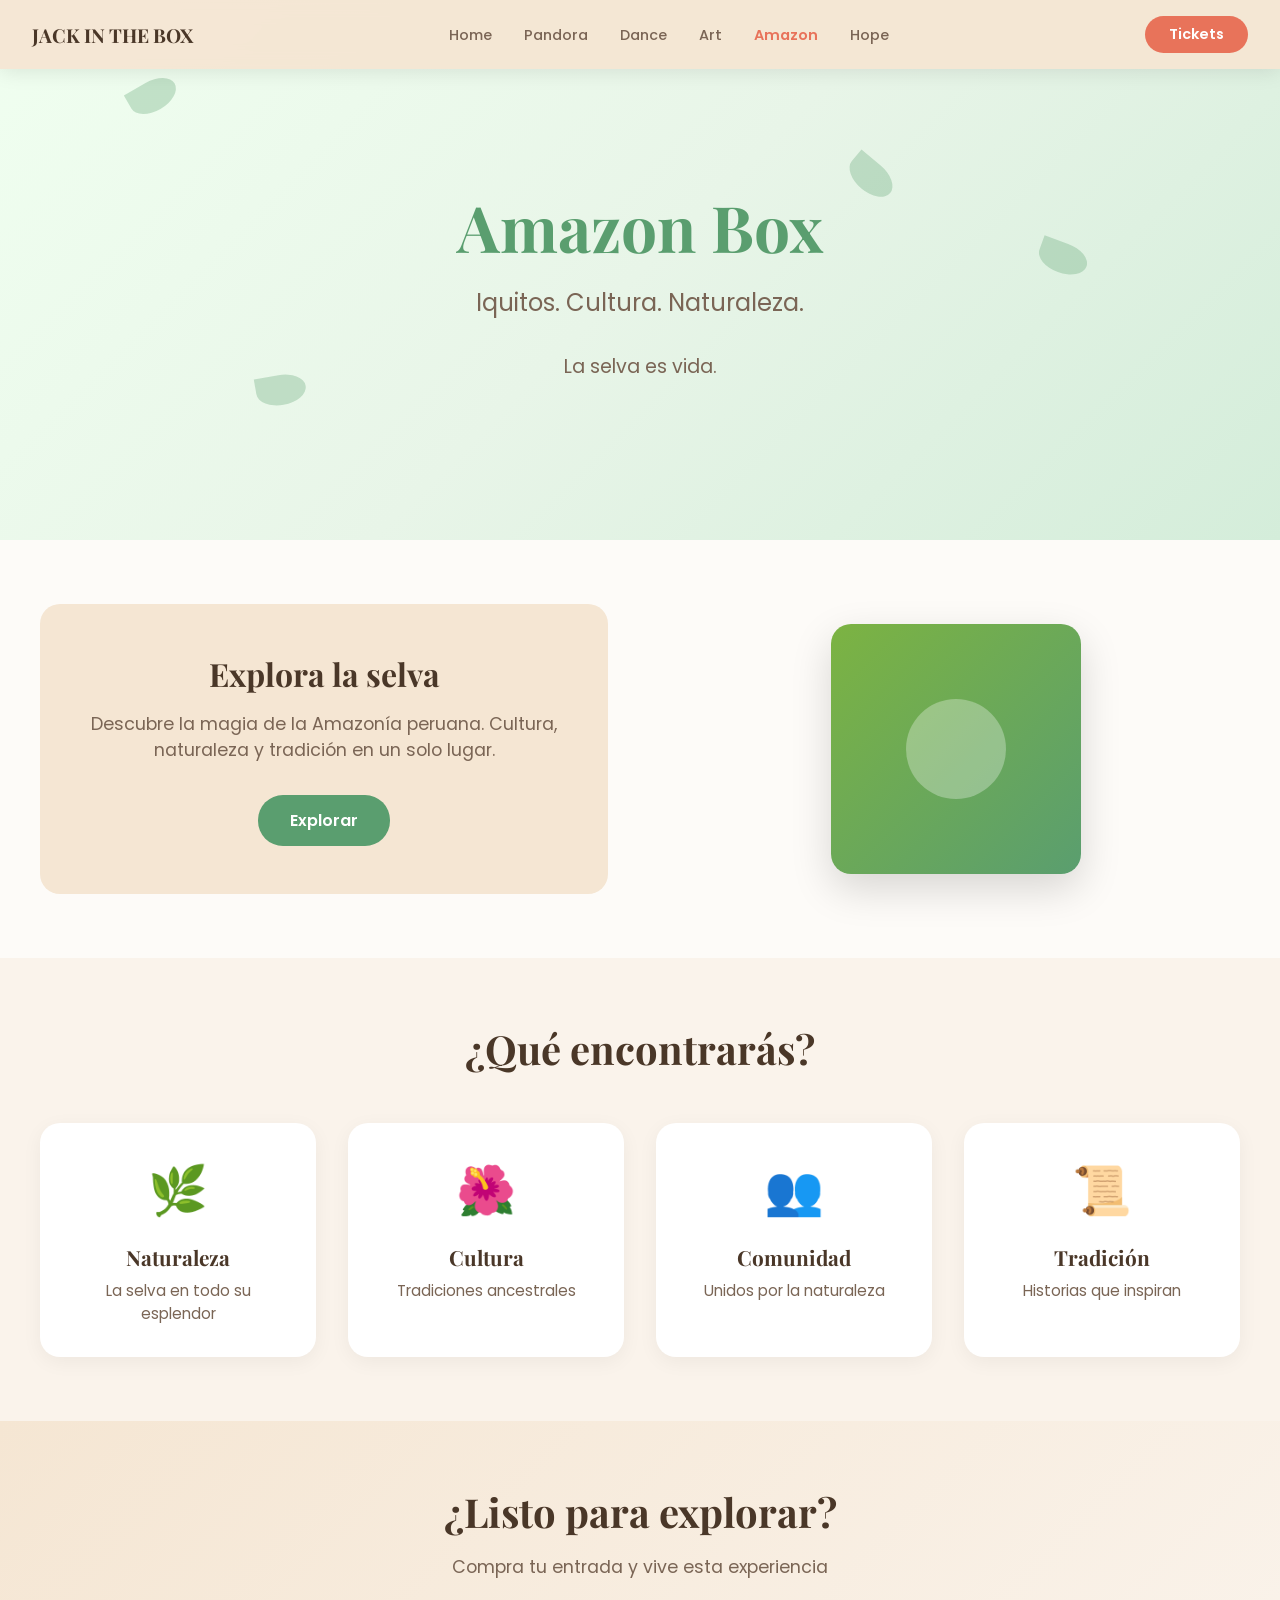
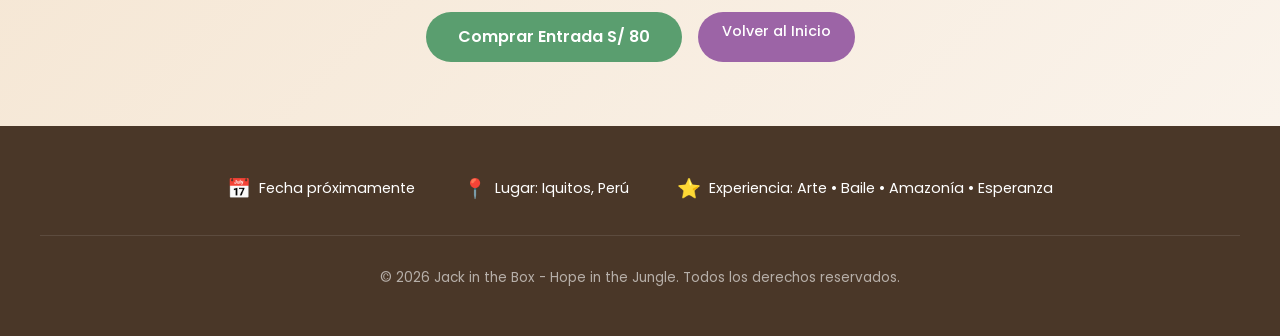
==== amazon.html @ a67cb144 "Initial commit - Hope Event website" ====
<!DOCTYPE html>
<html lang="es">
<head>
    <meta charset="UTF-8">
    <meta name="viewport" content="width=device-width, initial-scale=1.0">
    <title>Amazon Box - Jack in the Box</title>
    <link rel="stylesheet" href="css/style.css">
    <link rel="stylesheet" href="css/page-styles.css">
    <link href="https://fonts.googleapis.com/css2?family=Playfair+Display:wght@400;700;900&family=Poppins:wght@300;400;500;600;700&display=swap" rel="stylesheet">
</head>
<body>
    <nav class="navbar">
        <div class="nav-container">
            <a href="index.html" class="nav-logo">JACK IN THE BOX</a>
            <ul class="nav-menu">
                <li><a href="index.html">Home</a></li>
                <li><a href="pandora.html">Pandora</a></li>
                <li><a href="dance.html">Dance</a></li>
                <li><a href="art.html">Art</a></li>
                <li><a href="amazon.html" class="active">Amazon</a></li>
                <li><a href="hope.html">Hope</a></li>
            </ul>
            <a href="merch.html" class="nav-btn">Tickets</a>
            <div class="hamburger">
                <span></span>
                <span></span>
                <span></span>
            </div>
        </div>
    </nav>

    <section class="page-hero amazon-hero">
        <div class="page-hero-content">
            <h1 class="page-title">Amazon Box</h1>
            <p class="page-subtitle">Iquitos. Cultura. Naturaleza.</p>
            <p class="page-text">La selva es vida.</p>
        </div>
        <div class="page-decoration">
            <div class="leaf-element leaf-1"></div>
            <div class="leaf-element leaf-2"></div>
            <div class="leaf-element leaf-3"></div>
            <div class="leaf-element leaf-4"></div>
        </div>
    </section>

    <section class="page-content">
        <div class="content-container">
            <div class="content-left">
                <div class="content-card">
                    <h3>Explora la selva</h3>
                    <p>Descubre la magia de la Amazonía peruana. Cultura, naturaleza y tradición en un solo lugar.</p>
                    <a href="#" class="btn-primary">Explorar</a>
                </div>
            </div>
            <div class="content-right">
                <div class="illustration-box illustration-amazon">
                    <div class="box-inner"></div>
                </div>
            </div>
        </div>
    </section>

    <section class="page-features">
        <div class="features-container">
            <h2>¿Qué encontrarás?</h2>
            <div class="features-grid">
                <div class="feature-card">
                    <div class="feature-icon">🌿</div>
                    <h4>Naturaleza</h4>
                    <p>La selva en todo su esplendor</p>
                </div>
                <div class="feature-card">
                    <div class="feature-icon">🌺</div>
                    <h4>Cultura</h4>
                    <p>Tradiciones ancestrales</p>
                </div>
                <div class="feature-card">
                    <div class="feature-icon">👥</div>
                    <h4>Comunidad</h4>
                    <p>Unidos por la naturaleza</p>
                </div>
                <div class="feature-card">
                    <div class="feature-icon">📜</div>
                    <h4>Tradición</h4>
                    <p>Historias que inspiran</p>
                </div>
            </div>
        </div>
    </section>

    <section class="page-cta">
        <div class="cta-container">
            <h2>¿Listo para explorar?</h2>
            <p>Compra tu entrada y vive esta experiencia</p>
            <div class="cta-buttons">
                <a href="merch.html" class="btn-primary">Comprar Entrada S/ 80</a>
                <a href="index.html" class="btn-secondary">Volver al Inicio</a>
            </div>
        </div>
    </section>

    <footer class="footer">
        <div class="footer-content">
            <div class="footer-info">
                <div class="footer-item">
                    <span class="footer-icon">📅</span>
                    <span>Fecha próximamente</span>
                </div>
                <div class="footer-item">
                    <span class="footer-icon">📍</span>
                    <span>Lugar: Iquitos, Perú</span>
                </div>
                <div class="footer-item">
                    <span class="footer-icon">⭐</span>
                    <span>Experiencia: Arte • Baile • Amazonía • Esperanza</span>
                </div>
            </div>
            <div class="footer-bottom">
                <p>© 2026 Jack in the Box - Hope in the Jungle. Todos los derechos reservados.</p>
            </div>
        </div>
    </footer>

    <script src="js/script.js"></script>
</body>
</html>
---- css/style.css ----
:root {
    --color-bg: #f5e6d3;
    --color-bg-light: #faf3eb;
    --color-primary: #e8735a;
    --color-primary-dark: #d45a42;
    --color-secondary: #7cb342;
    --color-accent: #ff6b9d;
    --color-purple: #9c64a6;
    --color-blue: #4a90d9;
    --color-yellow: #f4c542;
    --color-green: #5a9e6f;
    --color-text: #4a3728;
    --color-text-light: #7a6555;
    --font-title: 'Playfair Display', serif;
    --font-body: 'Poppins', sans-serif;
}

* {
    margin: 0;
    padding: 0;
    box-sizing: border-box;
}

html {
    scroll-behavior: smooth;
}

body {
    font-family: var(--font-body);
    background-color: var(--color-bg);
    color: var(--color-text);
    overflow-x: hidden;
}

/* Navbar */
.navbar {
    position: fixed;
    top: 0;
    left: 0;
    right: 0;
    z-index: 1000;
    background: rgba(245, 230, 211, 0.95);
    backdrop-filter: blur(10px);
    padding: 1rem 2rem;
    box-shadow: 0 2px 20px rgba(0, 0, 0, 0.1);
}

.nav-container {
    max-width: 1400px;
    margin: 0 auto;
    display: flex;
    align-items: center;
    justify-content: space-between;
    position: relative;
}

.nav-logo {
    font-family: var(--font-title);
    font-size: 1.2rem;
    font-weight: 700;
    color: var(--color-text);
    text-decoration: none;
}

.nav-menu {
    display: flex;
    list-style: none;
    gap: 2rem;
}

.nav-menu a {
    text-decoration: none;
    color: var(--color-text-light);
    font-size: 0.9rem;
    font-weight: 500;
    transition: color 0.3s;
}

.nav-menu a:hover {
    color: var(--color-primary);
}

.nav-btn {
    background: var(--color-primary);
    color: white;
    padding: 0.5rem 1.5rem;
    border-radius: 25px;
    text-decoration: none;
    font-weight: 600;
    font-size: 0.9rem;
    transition: all 0.3s;
}

.nav-btn:hover {
    background: var(--color-primary-dark);
    transform: translateY(-2px);
}

.hamburger {
    display: none;
    flex-direction: column;
    gap: 5px;
    cursor: pointer;
}

.hamburger span {
    width: 25px;
    height: 3px;
    background: var(--color-text);
    border-radius: 3px;
    transition: 0.3s;
}

.hamburger.active span:nth-child(1) {
    transform: rotate(45deg) translate(5px, 5px);
}

.hamburger.active span:nth-child(2) {
    opacity: 0;
}

.hamburger.active span:nth-child(3) {
    transform: rotate(-45deg) translate(7px, -6px);
}

.nav-menu.active {
    display: flex;
    flex-direction: column;
    position: absolute;
    top: 100%;
    left: 0;
    right: 0;
    background: rgba(245, 230, 211, 0.98);
    backdrop-filter: blur(10px);
    padding: 1rem 2rem;
    gap: 1rem;
    box-shadow: 0 5px 20px rgba(0, 0, 0, 0.1);
}

/* Hero Section */
.hero {
    min-height: 100vh;
    padding: 100px 2rem 2rem;
    position: relative;
    overflow: hidden;
    background: url('../img/fondojhope.png') center/cover no-repeat;
}




.hero::before {
    content: '';
    position: absolute;
    top: 0;
    left: 0;
    right: 0;
    bottom: 0;
    background: rgba(0, 0, 0, 0.25);
    z-index: 0;
}

.hero > * {
    position: relative;
    z-index: 1;
}

.hero-content {
    max-width: 1400px;
    margin: 0 auto;
    display: grid;
    grid-template-columns: 1fr auto 1fr;
    gap: 2rem;
    align-items: center;
    position: relative;
    z-index: 1;
    min-height: calc(100vh - 120px);
}

.hero-left {
    padding: 2rem;
    text-align: left;
}

.hero-crown {
    font-size: 2.5rem;
    margin-bottom: 1rem;
    filter: drop-shadow(0 0 10px rgba(255, 200, 0, 0.8));
}

.hero-tags {
    display: flex;
    flex-wrap: wrap;
    gap: 0.5rem;
    margin-bottom: 2rem;
}

.tag {
    background: rgba(0, 0, 0, 0.6);
    color: #ff8c69;
    padding: 0.4rem 1rem;
    border-radius: 20px;
    font-size: 0.85rem;
    font-weight: 500;
    backdrop-filter: blur(5px);
}

.hero-title {
    font-family: var(--font-title);
    font-size: 4.5rem;
    line-height: 1;
    margin-bottom: 1.5rem;
    color: #3d2b1f;
    text-shadow: 2px 2px 4px rgba(0, 0, 0, 0.3);
}

.title-line {
    display: block;
}

.highlight {
    color: #e8735a;
}

.hero-subtitle {
    font-size: 1.3rem;
    color: white;
    font-weight: 600;
    margin-bottom: 1.5rem;
    background: linear-gradient(90deg, #5a9e6f, #7cb342);
    padding: 0.6rem 1.8rem;
    border-radius: 30px;
    display: inline-block;
    box-shadow: 0 4px 15px rgba(0, 0, 0, 0.2);
}

.hero-location {
    display: flex;
    align-items: center;
    gap: 0.5rem;
    color: #ff8c69;
    font-size: 0.9rem;
}

.location-icon {
    width: 20px;
    height: 20px;
    color: #ff8c69;
}

/* Hero Center - Magic Box */
.hero-center {
    display: flex;
    align-items: center;
    justify-content: center;
}

.hero-box-container {
    position: relative;
    width: 400px;
    height: 400px;
    display: flex;
    align-items: center;
    justify-content: center;
}

.magic-box-img {
    width: 100%;
    height: 100%;
    object-fit: contain;
    animation: floatBox 4s ease-in-out infinite;
    filter: drop-shadow(0 0 40px rgba(255, 200, 100, 0.9)) drop-shadow(0 0 80px rgba(255, 150, 50, 0.5));
}

@keyframes floatBox {
    0%, 100% { transform: translateY(0); }
    50% { transform: translateY(-20px); }
}

.sparkles {
    position: absolute;
    top: 0;
    left: 0;
    right: 0;
    bottom: 0;
    pointer-events: none;
}

.sparkle {
    position: absolute;
    color: #ffd700;
    font-size: 1.2rem;
    animation: sparkle 2s ease-in-out infinite;
    text-shadow: 0 0 10px #ffd700, 0 0 20px #ffaa00;
}

.sparkle:nth-child(1) { top: 20%; left: 15%; animation-delay: 0s; }
.sparkle:nth-child(2) { top: 30%; right: 20%; animation-delay: 0.3s; }
.sparkle:nth-child(3) { top: 50%; left: 10%; animation-delay: 0.6s; }
.sparkle:nth-child(4) { top: 40%; right: 15%; animation-delay: 0.9s; }
.sparkle:nth-child(5) { bottom: 30%; left: 25%; animation-delay: 1.2s; }
.sparkle:nth-child(6) { bottom: 25%; right: 25%; animation-delay: 1.5s; }

@keyframes sparkle {
    0%, 100% { opacity: 0.3; transform: scale(0.8); }
    50% { opacity: 1; transform: scale(1.2); }
}

/* Hero Right */
.hero-right {
    display: flex;
    flex-direction: column;
    align-items: center;
    gap: 1.5rem;
}

.hero-icon-box {
    width: 100px;
    height: 100px;
    background: rgba(139, 109, 71, 0.8);
    border-radius: 15px;
    display: flex;
    align-items: center;
    justify-content: center;
    backdrop-filter: blur(10px);
}

.icon-circle {
    width: 50px;
    height: 50px;
    background: linear-gradient(135deg, #ff6b9d, #e8735a);
    border-radius: 50%;
    display: flex;
    align-items: center;
    justify-content: center;
    box-shadow: 0 0 20px rgba(255, 107, 157, 0.5);
}

.icon-circle::after {
    content: '';
    color: white;
    font-size: 1.5rem;
}

/* Hero Card */
.hero-card {
    background: white;
    border-radius: 20px;
    padding: 2rem;
    box-shadow: 0 10px 40px rgba(0, 0, 0, 0.2);
    max-width: 280px;
    text-align: center;
}

.card-header {
    margin-bottom: 1.5rem;
}

.card-badge {
    background: #e8735a;
    color: white;
    padding: 0.3rem 1rem;
    border-radius: 15px;
    font-size: 0.75rem;
    font-weight: 600;
    display: inline-block;
    margin-bottom: 0.5rem;
}

.card-header h3 {
    font-family: var(--font-title);
    font-size: 1.2rem;
    margin-bottom: 0.3rem;
    color: #3d2b1f;
}

.card-header p {
    color: #7a6555;
    font-size: 0.85rem;
}

.card-body {
    display: flex;
    flex-direction: column;
    gap: 1rem;
}

.card-label {
    font-size: 0.75rem;
    color: #7a6555;
    text-transform: uppercase;
    letter-spacing: 1px;
    font-weight: 600;
}

.price {
    display: flex;
    align-items: baseline;
    justify-content: center;
    gap: 0.2rem;
}

.currency {
    font-size: 1.5rem;
    color: #e8735a;
    font-weight: 600;
}

.amount {
    font-size: 3rem;
    font-weight: 700;
    color: #e8735a;
    font-family: var(--font-title);
}

.btn-primary {
    background: #5a9e6f;
    color: white;
    padding: 0.8rem 2rem;
    border-radius: 25px;
    text-decoration: none;
    font-weight: 600;
    text-align: center;
    transition: all 0.3s;
    display: inline-block;
    border: none;
    cursor: pointer;
}

.btn-primary:hover {
    background: #4a8e5f;
    transform: translateY(-2px);
    box-shadow: 0 5px 20px rgba(90, 158, 111, 0.4);
}

.btn-secondary {
    background: #9c64a6;
    color: white;
    padding: 0.6rem 1.5rem;
    border-radius: 25px;
    text-decoration: none;
    font-weight: 500;
    text-align: center;
    transition: all 0.3s;
    display: inline-block;
    font-size: 0.9rem;
}

.btn-secondary:hover {
    background: #8b5496;
    transform: translateY(-2px);
}

.merch-icons {
    display: flex;
    justify-content: center;
    gap: 1rem;
}

.merch-item {
    width: 40px;
    height: 40px;
    background: var(--color-bg);
    border-radius: 10px;
    display: flex;
    align-items: center;
    justify-content: center;
    font-size: 1.2rem;
}

/* Decorative Elements */
.decorative-elements {
    position: absolute;
    top: 0;
    left: 0;
    right: 0;
    bottom: 0;
    pointer-events: none;
}

.palm, .leaf {
    display: none;
}

.star {
    position: absolute;
    color: var(--color-yellow);
    font-size: 1.5rem;
    opacity: 0.5;
    animation: twinkle 2s ease-in-out infinite;
}

.star-1 { top: 15%; left: 20%; animation-delay: 0s; }
.star-2 { top: 30%; right: 25%; animation-delay: 0.5s; }
.star-3 { bottom: 20%; right: 15%; animation-delay: 1s; }

@keyframes twinkle {
    0%, 100% { opacity: 0.3; transform: scale(1); }
    50% { opacity: 0.8; transform: scale(1.2); }
}

/* Boxes Map Section */
.boxes-map-section {
    padding: 4rem 2rem;
    background: linear-gradient(180deg, #f5e6d3 0%, #faf3eb 100%);
    position: relative;
    overflow: hidden;
}

.boxes-map-container{
    width: 100%;
    max-width: 100%;
    margin: 0;
    padding: 0;
}

.map-header {
    text-align: center;
    margin-bottom: 3rem;
}

.map-title {
    font-family: var(--font-title);
    font-size: 2.5rem;
    color: var(--color-text);
    margin-bottom: 0.5rem;
    letter-spacing: 2px;
}

.map-subtitle {
    color: var(--color-text-light);
    font-size: 0.9rem;
    letter-spacing: 1px;
}

.map-scene{
    width: 100%;
    height: 100vh;

    background-image: url("../img/fondojhope.png");
    background-size: cover;
    background-position: center;
    background-repeat: no-repeat;

    position: relative;
    overflow: hidden;
}
/* River path */
.map-river {
    position: absolute;
    top: 50%;
    left: 50%;
    transform: translate(-50%, -50%);
    width: 80%;
    height: 200px;
    background: linear-gradient(90deg, 
        transparent 0%, 
        #ffb6c1 20%, 
        #ff9eb5 40%, 
        #ff9eb5 60%, 
        #ffb6c1 80%, 
        transparent 100%);
    border-radius: 100px;
    opacity: 0.6;
}

.map-river::before {
    content: '';
    position: absolute;
    top: 50%;
    left: 50%;
    transform: translate(-50%, -50%);
    width: 60%;
    height: 150px;
    background: linear-gradient(90deg, 
        transparent 0%, 
        #ffc0cb 20%, 
        #ffb0c0 40%, 
        #ffb0c0 60%, 
        #ffc0cb 80%, 
        transparent 100%);
    border-radius: 80px;
}

/* Center cabin */
.map-cabin {
    position: absolute;
    top: 50%;
    left: 50%;
    transform: translate(-50%, -50%);
    z-index: 10;
}

.cabin-roof {
    width: 80px;
    height: 40px;
    background: linear-gradient(135deg, #8b6f47, #6b5235);
    clip-path: polygon(50% 0%, 0% 100%, 100% 100%);
    margin: 0 auto;
}

.cabin-body {
    width: 60px;
    height: 50px;
    background: linear-gradient(145deg, #a08060, #806040);
    margin: 0 auto;
    border-radius: 0 0 5px 5px;
}

/* Map boxes */
.map-box {
    position: absolute;
    width: 120px;
    padding: 1rem;
    text-align: center;
    text-decoration: none;
    border-radius: 10px;
    transition: all 0.3s;
    cursor: pointer;
    z-index: 5;
}

.map-box:hover {
    transform: scale(1.1);
    z-index: 15;
}

.box-label {
    font-family: var(--font-title);
    font-size: 0.85rem;
    font-weight: 700;
    color: var(--color-text);
    line-height: 1.2;
}

.box-desc {
    font-size: 0.7rem;
    color: var(--color-text-light);
    margin-top: 0.3rem;
    line-height: 1.3;
}

/* Box positions and colors */
.pandora-box {
    top: 15%;
    left: 10%;
    background: linear-gradient(135deg, #ffe4e8, #ffd0d8);
    border: 2px solid #ff9eb5;
}

.dance-box {
    top: 15%;
    right: 10%;
    background: linear-gradient(135deg, #e4f0ff, #d0e4ff);
    border: 2px solid #9ec5ff;
}

.amazon-box {
    bottom: 30%;
    left: 8%;
    background: linear-gradient(135deg, #e8f5e8, #d4edda);
    border: 2px solid #9ec59e;
}

.art-box {
    bottom: 30%;
    right: 12%;
    background: linear-gradient(135deg, #f0e4ff, #e4d0ff);
    border: 2px solid #c59eff;
}

.hope-box {
    bottom: 10%;
    left: 50%;
    transform: translateX(-50%);
    background: linear-gradient(135deg, #fff8e4, #ffe8c0);
    border: 2px solid #ffc870;
}

.hope-box:hover {
    transform: translateX(-50%) scale(1.1);
}

/* Decorative leaves */
.map-leaf {
    position: absolute;
    width: 80px;
    height: 60px;
    opacity: 0.6;
    z-index: 2;
}

.leaf-tl {
    top: -20px;
    left: -20px;
    background: linear-gradient(135deg, #9c64a6, #7cb342);
    border-radius: 0 50% 50% 50%;
    transform: rotate(-45deg);
}

.leaf-tr {
    top: -20px;
    right: -20px;
    background: linear-gradient(135deg, #e8735a, #f4c542);
    border-radius: 50% 0 50% 50%;
    transform: rotate(45deg);
}

.leaf-bl {
    bottom: -20px;
    left: -20px;
    background: linear-gradient(135deg, #4a90d9, #7cb342);
    border-radius: 50% 50% 50% 0;
    transform: rotate(135deg);
}

.leaf-br {
    bottom: -20px;
    right: -20px;
    background: linear-gradient(135deg, #ff6b9d, #9c64a6);
    border-radius: 50% 50% 0 50%;
    transform: rotate(-135deg);
}

/* Palms */
.map-palm {
    position: absolute;
    width: 30px;
    height: 50px;
    background: linear-gradient(135deg, #7cb342, #5a9e6f);
    border-radius: 50% 50% 50% 50% / 60% 60% 40% 40%;
    opacity: 0.4;
    z-index: 1;
}

.palm-1 { top: 25%; left: 25%; transform: rotate(-20deg); }
.palm-2 { top: 30%; right: 20%; transform: rotate(15deg); }
.palm-3 { bottom: 25%; left: 30%; transform: rotate(-10deg); }
.palm-4 { bottom: 20%; right: 25%; transform: rotate(25deg); }

/* Boat */
.map-boat {
    position: absolute;
    bottom: 15%;
    left: 20%;
    width: 40px;
    height: 15px;
    background: #8b6f47;
    border-radius: 0 0 20px 20px;
    z-index: 3;
}

.map-boat::before {
    content: '';
    position: absolute;
    top: -20px;
    left: 50%;
    transform: translateX(-50%);
    width: 2px;
    height: 20px;
    background: #6b5235;
}

/* Location tag */
.map-location {
    margin-top: 1.5rem;
    display: flex;
    align-items: center;
    justify-content: flex-start;
    gap: 0.5rem;
    color: var(--color-text-light);
    font-size: 0.9rem;
    font-weight: 500;
}

.heart {
    color: var(--color-primary);
    font-size: 1.2rem;
}

/* Box Detail Sections */
.box-detail-section {
    padding: 6rem 2rem;
    min-height: 80vh;
}

.box-detail-content {
    max-width: 1200px;
    margin: 0 auto;
    display: grid;
    grid-template-columns: 1fr 1fr;
    gap: 4rem;
    align-items: center;
}

.box-detail-title {
    font-family: var(--font-title);
    font-size: 3rem;
    margin-bottom: 0.5rem;
}

.box-detail-subtitle {
    font-size: 1.3rem;
    color: var(--color-text-light);
    margin-bottom: 2rem;
}

.box-detail-tags {
    display: flex;
    flex-wrap: wrap;
    gap: 0.5rem;
    margin-bottom: 1.5rem;
}

.detail-tag {
    background: rgba(232, 115, 90, 0.1);
    color: var(--color-primary);
    padding: 0.5rem 1rem;
    border-radius: 20px;
    font-size: 0.9rem;
}

.box-detail-text {
    font-size: 1.1rem;
    color: var(--color-text-light);
    margin-bottom: 2rem;
}

/* Section Colors */
.pandora-section {
    background: linear-gradient(135deg, #fff5f7bb 0%, #ffe8ece1 100%);
}

.pandora-section .box-detail-title {
    color: var(--color-accent);
}

.dance-section {
    background: linear-gradient(135deg, #f0f7ff 0%, #e8f4e8 100%);
}

.dance-section .box-detail-title {
    color: var(--color-blue);
}

.art-section {
    background: linear-gradient(135deg, #f8f0ff 0%, #ffe8f5 100%);
}

.art-section .box-detail-title {
    color: var(--color-purple);
}

.amazon-section {
    background: linear-gradient(135deg, #f0fff0 0%, #e8f5e8 100%);
}

.amazon-section .box-detail-title {
    color: var(--color-green);
}

.hope-section {
    background: linear-gradient(135deg, #fff8f0 0%, #fff0e0 100%);
}

.hope-section .box-detail-title {
    color: var(--color-primary);
}

/* Box 3D */
.box-3d {
    width: 200px;
    height: 200px;
    margin: 0 auto;
    background: linear-gradient(145deg, #8b6f47, #6b5235);
    border-radius: 15px;
    box-shadow: 0 15px 40px rgba(0, 0, 0, 0.2);
    position: relative;
}

.box-3d::before {
    content: '';
    position: absolute;
    top: 50%;
    left: 50%;
    transform: translate(-50%, -50%);
    width: 80px;
    height: 80px;
    border-radius: 50%;
    opacity: 0.8;
}

.pandora-3d::before { background: radial-gradient(circle, var(--color-accent), var(--color-primary)); }
.dance-3d::before { background: radial-gradient(circle, var(--color-blue), var(--color-secondary)); }
.hope-3d::before { background: radial-gradient(circle, var(--color-yellow), var(--color-primary)); }

/* Art Categories */
.art-categories {
    display: flex;
    flex-direction: column;
    gap: 1rem;
}

.art-category {
    background: white;
    padding: 1rem 1.5rem;
    border-radius: 15px;
    display: flex;
    align-items: center;
    gap: 1rem;
    box-shadow: 0 3px 10px rgba(0, 0, 0, 0.05);
    transition: all 0.3s;
}

.art-category:hover {
    transform: translateX(10px);
    box-shadow: 0 5px 20px rgba(0, 0, 0, 0.1);
}

.category-icon {
    font-size: 1.5rem;
}

/* Amazon Features */
.amazon-features {
    display: grid;
    grid-template-columns: repeat(2, 1fr);
    gap: 1rem;
    margin-bottom: 2rem;
}

.feature {
    background: white;
    padding: 1rem;
    border-radius: 15px;
    display: flex;
    align-items: center;
    gap: 0.5rem;
    box-shadow: 0 3px 10px rgba(0, 0, 0, 0.05);
}

.feature-icon {
    font-size: 1.5rem;
}

/* Hope Messages */
.hope-messages {
    margin: 2rem 0;
}

.hope-messages p {
    font-size: 1.1rem;
    color: var(--color-text);
    margin-bottom: 0.5rem;
    font-weight: 500;
}

/* Merch Section */
.merch-section {
    padding: 6rem 2rem;
    background: linear-gradient(180deg, var(--color-bg-light) 0%, var(--color-bg) 100%);
}

.merch-content {
    max-width: 1200px;
    margin: 0 auto;
    display: grid;
    grid-template-columns: 1fr 1fr;
    gap: 4rem;
    align-items: center;
}

.merch-display {
    display: flex;
    justify-content: center;
    gap: 2rem;
    flex-wrap: wrap;
}

.merch-tshirt {
    width: 150px;
    height: 180px;
    background: white;
    border-radius: 15px;
    box-shadow: 0 5px 20px rgba(0, 0, 0, 0.1);
    display: flex;
    align-items: center;
    justify-content: center;
}

.tshirt-design {
    text-align: center;
    font-weight: 700;
    color: var(--color-secondary);
}

.tshirt-design span {
    display: block;
    font-size: 0.8rem;
}

.tshirt-design span:first-child {
    font-size: 1.5rem;
    color: var(--color-primary);
}

.merch-bag {
    width: 120px;
    height: 150px;
    background: var(--color-secondary);
    border-radius: 10px;
    box-shadow: 0 5px 20px rgba(0, 0, 0, 0.1);
    display: flex;
    align-items: center;
    justify-content: center;
}

.bag-design {
    text-align: center;
    font-weight: 700;
    color: white;
}

.bag-design span {
    display: block;
    font-size: 0.7rem;
}

.bag-design span:first-child {
    font-size: 1.2rem;
}

.merch-keychain {
    width: 80px;
    height: 80px;
    background: var(--color-primary);
    border-radius: 50%;
    box-shadow: 0 5px 20px rgba(0, 0, 0, 0.1);
    display: flex;
    align-items: center;
    justify-content: center;
}

.keychain-flower {
    width: 40px;
    height: 40px;
    background: var(--color-accent);
    border-radius: 50%;
}

.merch-card {
    background: white;
    border-radius: 20px;
    padding: 2rem;
    box-shadow: 0 10px 40px rgba(0, 0, 0, 0.1);
    text-align: center;
}

/* Footer */
.footer {
    background: var(--color-text);
    color: white;
    padding: 3rem 2rem;
}

.footer-content {
    max-width: 1200px;
    margin: 0 auto;
}

.footer-info {
    display: flex;
    justify-content: center;
    gap: 3rem;
    flex-wrap: wrap;
    margin-bottom: 2rem;
}

.footer-item {
    display: flex;
    align-items: center;
    gap: 0.5rem;
    font-size: 0.9rem;
}

.footer-icon {
    font-size: 1.2rem;
}

.footer-bottom {
    text-align: center;
    padding-top: 2rem;
    border-top: 1px solid rgba(255, 255, 255, 0.1);
    font-size: 0.85rem;
    color: rgba(255, 255, 255, 0.6);
}

/* Responsive */
@media (max-width: 968px) {
    .hero-content {
        grid-template-columns: 1fr;
        text-align: center;
    }

    .hero-left {
        order: 2;
    }

    .hero-center {
        order: 1;
    }

    .hero-right {
        order: 3;
    }

    .hero-title {
        font-size: 3rem;
    }

    .hero-tags {
        justify-content: center;
    }

    .hero-box-container {
        width: 300px;
        height: 300px;
    }

    .box-detail-content {
        grid-template-columns: 1fr;
        text-align: center;
    }

    .box-detail-left {
        order: 2;
    }

    .box-detail-right {
        order: 1;
    }

    .merch-content {
        grid-template-columns: 1fr;
    }

    .nav-menu {
        display: none;
    }

    .hamburger {
        display: flex;
    }

    .nav-btn {
        display: none;
    }
}

@media (max-width: 600px) {
    .hero-title {
        font-size: 2.5rem;
    }

    .section-title {
        font-size: 2rem;
    }

    .box-detail-title {
        font-size: 2rem;
    }

    .map-scene {
        height: 500px;
    }

    .map-box {
        width: 100px;
        padding: 0.8rem;
    }

    .box-label {
        font-size: 0.75rem;
    }

    .box-desc {
        font-size: 0.6rem;
    }

    .amazon-features {
        grid-template-columns: 1fr;
    }

    .footer-info {
        flex-direction: column;
        align-items: center;
        gap: 1rem;
    }
}
---- css/page-styles.css ----
/* Page-specific styles */

/* Active nav link */
.nav-menu a.active {
    color: var(--color-primary);
    font-weight: 600;
}

/* Page Hero */
.page-hero {
    min-height: 60vh;
    display: flex;
    align-items: center;
    justify-content: center;
    text-align: center;
    padding: 120px 2rem 4rem;
    position: relative;
    overflow: hidden;
}

.pandora-hero {
    background: url('../img/fondojhope.png') center/cover no-repeat;
    position: relative;
}

.pandora-hero::before {
    content: '';
    position: absolute;
    top: 0;
    left: 0;
    right: 0;
    bottom: 0;
    background: rgba(0, 0, 0, 0.3);
    z-index: 0;
}

.pandora-hero > * {
    position: relative;
    z-index: 1;
}

.dance-hero {
    background: linear-gradient(135deg, #f0f7ff 0%, #e8f4e8 50%, #d4edda 100%);
}

.art-hero {
    background: linear-gradient(135deg, #f8f0ff 0%, #ffe8f5 50%, #f0d4ff 100%);
}

.amazon-hero {
    background: linear-gradient(135deg, #f0fff0 0%, #e8f5e8 50%, #d4edda 100%);
}

.hope-hero {
    background: linear-gradient(135deg, #fff8f0 0%, #fff0e0 50%, #ffe8cc 100%);
}

.merch-hero {
    background: linear-gradient(135deg, var(--color-bg) 0%, var(--color-bg-light) 50%, #f5e6d3 100%);
}

.page-hero-content {
    position: relative;
    z-index: 2;
    max-width: 800px;
}

.page-title {
    font-family: var(--font-title);
    font-size: 4rem;
    margin-bottom: 1rem;
    color: var(--color-text);
}

.pandora-hero .page-title { color: var(--color-accent); }
.dance-hero .page-title { color: var(--color-blue); }
.art-hero .page-title { color: var(--color-purple); }
.amazon-hero .page-title { color: var(--color-green); }
.hope-hero .page-title { color: var(--color-primary); }

.page-subtitle {
    font-size: 1.5rem;
    color: var(--color-text-light);
    margin-bottom: 2rem;
}

.page-tags {
    display: flex;
    justify-content: center;
    flex-wrap: wrap;
    gap: 0.5rem;
    margin-bottom: 2rem;
}

.page-tag {
    background: rgba(232, 115, 90, 0.1);
    color: var(--color-primary);
    padding: 0.5rem 1rem;
    border-radius: 20px;
    font-size: 0.9rem;
}

.page-text {
    font-size: 1.2rem;
    color: var(--color-text-light);
    margin-bottom: 2rem;
}

/* Page Decoration */
.page-decoration {
    position: absolute;
    top: 0;
    left: 0;
    right: 0;
    bottom: 0;
    pointer-events: none;
}

.floating-element {
    position: absolute;
    width: 60px;
    height: 60px;
    border-radius: 50%;
    opacity: 0.3;
    animation: float 6s ease-in-out infinite;
}

.floating-element.element-1 {
    background: var(--color-accent);
    top: 20%;
    left: 10%;
    animation-delay: 0s;
}

.floating-element.element-2 {
    background: var(--color-primary);
    top: 60%;
    right: 15%;
    animation-delay: 2s;
}

.floating-element.element-3 {
    background: var(--color-purple);
    bottom: 20%;
    left: 20%;
    animation-delay: 4s;
}

@keyframes float {
    0%, 100% { transform: translateY(0) rotate(0deg); }
    50% { transform: translateY(-20px) rotate(10deg); }
}

/* Music Notes */
.music-note {
    position: absolute;
    font-size: 2rem;
    color: var(--color-blue);
    opacity: 0.4;
    animation: floatNote 4s ease-in-out infinite;
}

.note-1 { top: 15%; left: 10%; animation-delay: 0s; }
.note-2 { top: 40%; right: 15%; animation-delay: 1s; }
.note-3 { bottom: 30%; left: 20%; animation-delay: 2s; }
.note-4 { top: 25%; right: 25%; animation-delay: 3s; }

@keyframes floatNote {
    0%, 100% { transform: translateY(0) rotate(0deg); opacity: 0.4; }
    50% { transform: translateY(-15px) rotate(15deg); opacity: 0.7; }
}

/* Art Elements */
.art-element {
    position: absolute;
    width: 40px;
    height: 40px;
    border-radius: 10px;
    opacity: 0.3;
    animation: spin 8s linear infinite;
}

.art-element.element-1 { background: var(--color-purple); top: 20%; left: 15%; }
.art-element.element-2 { background: var(--color-accent); top: 50%; right: 20%; animation-delay: 2s; }
.art-element.element-3 { background: var(--color-yellow); bottom: 25%; left: 25%; animation-delay: 4s; }

@keyframes spin {
    0% { transform: rotate(0deg); }
    100% { transform: rotate(360deg); }
}

/* Leaf Elements */
.leaf-element {
    position: absolute;
    width: 50px;
    height: 30px;
    background: var(--color-green);
    border-radius: 0 50% 50% 50%;
    opacity: 0.3;
    animation: sway 5s ease-in-out infinite;
}

.leaf-1 { top: 15%; left: 10%; transform: rotate(-30deg); }
.leaf-2 { top: 45%; right: 15%; transform: rotate(20deg); animation-delay: 1s; }
.leaf-3 { bottom: 25%; left: 20%; transform: rotate(-10deg); animation-delay: 2s; }
.leaf-4 { top: 30%; right: 30%; transform: rotate(40deg); animation-delay: 3s; }

@keyframes sway {
    0%, 100% { transform: rotate(-10deg); }
    50% { transform: rotate(10deg); }
}

/* Heart Elements */
.heart-element {
    position: absolute;
    width: 40px;
    height: 40px;
    background: var(--color-primary);
    opacity: 0.3;
    animation: pulse 3s ease-in-out infinite;
}

.heart-1 { top: 20%; left: 15%; border-radius: 50%; }
.heart-2 { top: 50%; right: 20%; border-radius: 50%; animation-delay: 1s; }
.heart-3 { bottom: 25%; left: 25%; border-radius: 50%; animation-delay: 2s; }

@keyframes pulse {
    0%, 100% { transform: scale(1); opacity: 0.3; }
    50% { transform: scale(1.2); opacity: 0.6; }
}

/* Merch Elements */
.merch-element {
    position: absolute;
    width: 50px;
    height: 50px;
    border-radius: 15px;
    opacity: 0.3;
    animation: float 5s ease-in-out infinite;
}

.merch-element.element-1 { background: var(--color-secondary); top: 20%; left: 10%; }
.merch-element.element-2 { background: var(--color-primary); top: 50%; right: 15%; animation-delay: 2s; }
.merch-element.element-3 { background: var(--color-yellow); bottom: 20%; left: 25%; animation-delay: 4s; }

/* Page Content */
.page-content {
    padding: 4rem 2rem;
    background: url('../img/fondojhope.png') center/cover no-repeat;
    position: relative;
}

.page-content::before {
    content: '';
    position: absolute;
    top: 0;
    left: 0;
    right: 0;
    bottom: 0;
    background: rgba(255, 255, 255, 0.85);
    z-index: 0;
}

.page-content > * {
    position: relative;
    z-index: 1;
}

.content-container {
    max-width: 1200px;
    margin: 0 auto;
    display: grid;
    grid-template-columns: 1fr 1fr;
    gap: 4rem;
    align-items: center;
}

.content-card {
    background: var(--color-bg);
    padding: 3rem;
    border-radius: 20px;
    text-align: center;
}

.content-card h3 {
    font-family: var(--font-title);
    font-size: 2rem;
    margin-bottom: 1rem;
    color: var(--color-text);
}

.content-card p {
    color: var(--color-text-light);
    margin-bottom: 2rem;
    font-size: 1.1rem;
}

/* Illustration Box */
.illustration-box {
    width: 250px;
    height: 250px;
    margin: 0 auto;
    border-radius: 20px;
    display: flex;
    align-items: center;
    justify-content: center;
    box-shadow: 0 15px 40px rgba(0, 0, 0, 0.15);
}

.illustration-pandora { background: linear-gradient(135deg, #ff6b9d, #e8735a); }
.illustration-dance { background: linear-gradient(135deg, #4a90d9, #7cb342); }
.illustration-art { background: linear-gradient(135deg, #9c64a6, #ff6b9d); }
.illustration-amazon { background: linear-gradient(135deg, #7cb342, #5a9e6f); }
.illustration-hope { background: linear-gradient(135deg, #f4c542, #e8735a); }

.box-inner {
    width: 100px;
    height: 100px;
    background: rgba(255, 255, 255, 0.3);
    border-radius: 50%;
}

/* Page Features */
.page-features {
    padding: 4rem 2rem;
    background: var(--color-bg-light);
}

.features-container {
    max-width: 1200px;
    margin: 0 auto;
    text-align: center;
}

.features-container h2 {
    font-family: var(--font-title);
    font-size: 2.5rem;
    margin-bottom: 3rem;
    color: var(--color-text);
}

.features-grid {
    display: grid;
    grid-template-columns: repeat(auto-fit, minmax(250px, 1fr));
    gap: 2rem;
}

.feature-card {
    background: white;
    padding: 2rem;
    border-radius: 20px;
    text-align: center;
    box-shadow: 0 5px 20px rgba(0, 0, 0, 0.05);
    transition: all 0.3s;
}

.feature-card:hover {
    transform: translateY(-10px);
    box-shadow: 0 15px 40px rgba(0, 0, 0, 0.1);
}

.feature-icon {
    font-size: 3rem;
    margin-bottom: 1rem;
}

.feature-card h4 {
    font-family: var(--font-title);
    font-size: 1.3rem;
    margin-bottom: 0.5rem;
    color: var(--color-text);
}

.feature-card p {
    color: var(--color-text-light);
    font-size: 0.95rem;
}

/* Hope Messages */
.hope-messages-list {
    margin: 2rem 0;
}

.hope-messages-list p {
    font-size: 1.2rem;
    color: var(--color-text);
    margin-bottom: 0.5rem;
    font-weight: 500;
}

/* Page CTA */
.page-cta {
    padding: 4rem 2rem;
    background: linear-gradient(135deg, var(--color-bg) 0%, var(--color-bg-light) 100%);
    text-align: center;
}

.cta-container {
    max-width: 800px;
    margin: 0 auto;
}

.cta-container h2 {
    font-family: var(--font-title);
    font-size: 2.5rem;
    margin-bottom: 1rem;
    color: var(--color-text);
}

.cta-container p {
    color: var(--color-text-light);
    margin-bottom: 2rem;
    font-size: 1.1rem;
}

.cta-buttons {
    display: flex;
    justify-content: center;
    gap: 1rem;
    flex-wrap: wrap;
}

/* Ticket Card */
.ticket-card {
    background: white;
    border-radius: 20px;
    padding: 3rem;
    max-width: 400px;
    margin: 0 auto;
    box-shadow: 0 10px 40px rgba(0, 0, 0, 0.1);
    text-align: center;
}

.ticket-header {
    margin-bottom: 2rem;
}

.ticket-badge {
    background: var(--color-primary);
    color: white;
    padding: 0.3rem 1rem;
    border-radius: 15px;
    font-size: 0.75rem;
    font-weight: 600;
    display: inline-block;
    margin-bottom: 0.5rem;
}

.ticket-header h3 {
    font-family: var(--font-title);
    font-size: 1.5rem;
    margin-bottom: 0.3rem;
}

.ticket-header p {
    color: var(--color-text-light);
    font-size: 0.9rem;
}

.ticket-body {
    display: flex;
    flex-direction: column;
    gap: 1.5rem;
}

.price {
    display: flex;
    align-items: baseline;
    justify-content: center;
    gap: 0.2rem;
}

.currency {
    font-size: 1.2rem;
    color: var(--color-text-light);
}

.amount {
    font-size: 3.5rem;
    font-weight: 700;
    color: var(--color-primary);
    font-family: var(--font-title);
}

/* Merch Display */
.merch-display {
    display: flex;
    justify-content: center;
    gap: 2rem;
    flex-wrap: wrap;
}

.merch-item-card {
    background: var(--color-bg);
    padding: 2rem;
    border-radius: 20px;
    text-align: center;
    width: 150px;
    box-shadow: 0 5px 20px rgba(0, 0, 0, 0.05);
    transition: all 0.3s;
}

.merch-item-card:hover {
    transform: translateY(-5px);
    box-shadow: 0 10px 30px rgba(0, 0, 0, 0.1);
}

.merch-icon {
    font-size: 3rem;
    margin-bottom: 1rem;
}

.merch-item-card h4 {
    font-family: var(--font-title);
    font-size: 1.1rem;
    margin-bottom: 0.3rem;
    color: var(--color-text);
}

.merch-item-card p {
    color: var(--color-text-light);
    font-size: 0.85rem;
}

/* Responsive */
@media (max-width: 968px) {
    .content-container {
        grid-template-columns: 1fr;
        text-align: center;
    }

    .content-left {
        order: 2;
    }

    .content-right {
        order: 1;
    }

    .page-title {
        font-size: 3rem;
    }
}

@media (max-width: 600px) {
    .page-title {
        font-size: 2.5rem;
    }

    .features-grid {
        grid-template-columns: 1fr;
    }

    .merch-display {
        flex-direction: column;
        align-items: center;
    }

    .cta-buttons {
        flex-direction: column;
        align-items: center;
    }
}
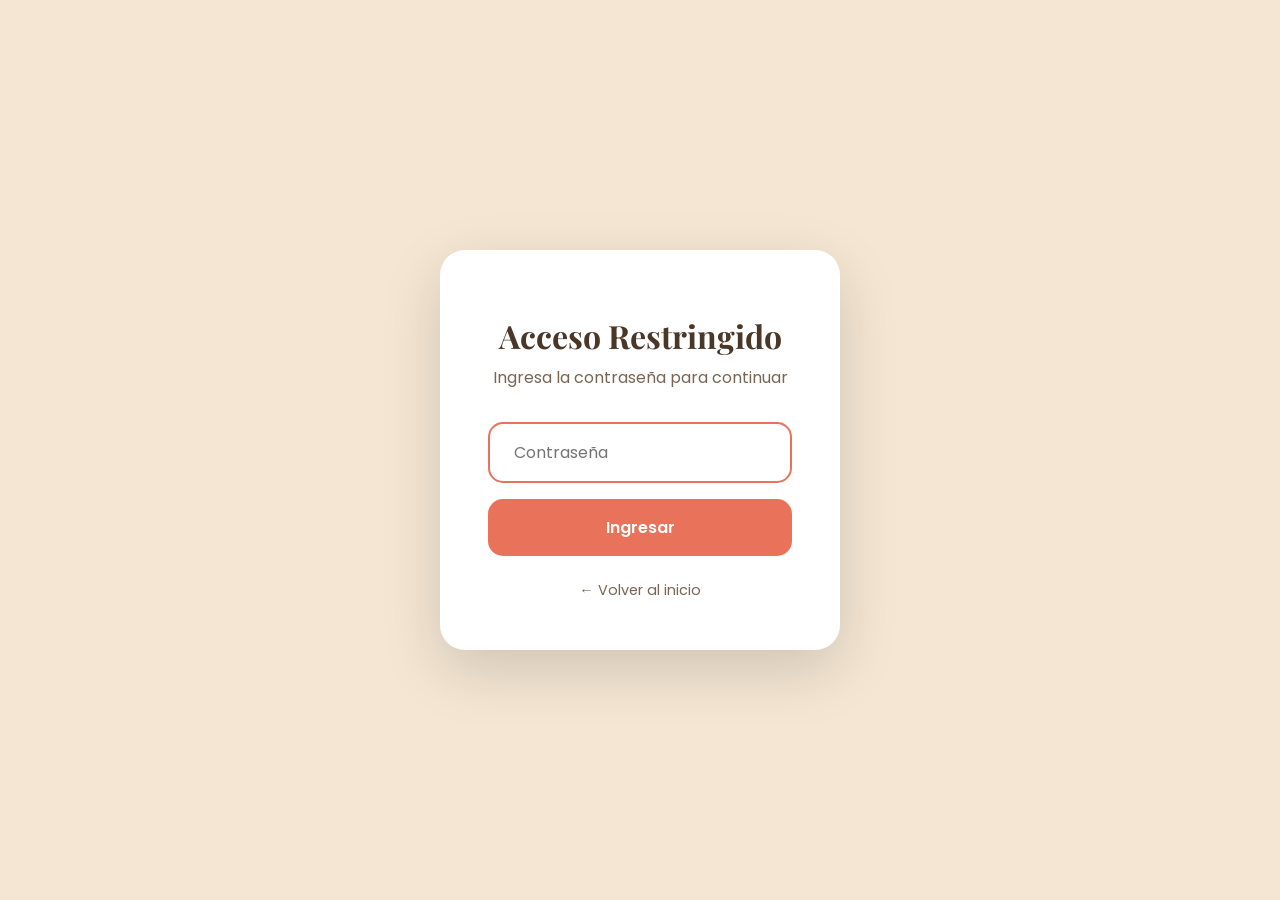
==== commit a29ba5ec: "fix: correcciones generales y proteccion de paginas - Renombrado dance.html a music.html - Corregido" ====
--- a/amazon.html
+++ b/amazon.html
@@ -15,12 +15,13 @@
             <ul class="nav-menu">
                 <li><a href="index.html">Home</a></li>
                 <li><a href="pandora.html">Pandora</a></li>
-                <li><a href="dance.html">Dance</a></li>
+                <li><a href="music.html">Music</a></li>
                 <li><a href="art.html">Art</a></li>
                 <li><a href="amazon.html" class="active">Amazon</a></li>
                 <li><a href="hope.html">Hope</a></li>
             </ul>
             <a href="merch.html" class="nav-btn">Tickets</a>
+            <a href="#" class="nav-btn" onclick="logout(); return false;" style="background: #7a6555; margin-left: 0.5rem;">Salir</a>
             <div class="hamburger">
                 <span></span>
                 <span></span>
@@ -93,7 +94,7 @@
             <h2>¿Listo para explorar?</h2>
             <p>Compra tu entrada y vive esta experiencia</p>
             <div class="cta-buttons">
-                <a href="merch.html" class="btn-primary">Comprar Entrada S/ 80</a>
+                <a href="merch.html" class="btn-primary">Comprar Entrada S/ 30</a>
                 <a href="index.html" class="btn-secondary">Volver al Inicio</a>
             </div>
         </div>
@@ -121,6 +122,7 @@
         </div>
     </footer>
 
+    <script src="js/auth.js"></script>
     <script src="js/script.js"></script>
 </body>
 </html>
--- a/css/style.css
+++ b/css/style.css
@@ -143,7 +143,7 @@
     padding: 100px 2rem 2rem;
     position: relative;
     overflow: hidden;
-    background: url('../img/fondojhope.png') center/cover no-repeat;
+    background: url('../img/donfoinicio.png') center/cover no-repeat;
 }
 
 
--- a/css/page-styles.css
+++ b/css/page-styles.css
@@ -293,6 +293,22 @@
     color: var(--color-text-light);
     margin-bottom: 2rem;
     font-size: 1.1rem;
+}
+
+.qr-container {
+    display: flex;
+    justify-content: center;
+    align-items: center;
+}
+
+.qr-image {
+    width: 250px;
+    height: 250px;
+    border-radius: 20px;
+    box-shadow: 0 15px 40px rgba(0, 0, 0, 0.15);
+    object-fit: contain;
+    background: white;
+    padding: 1rem;
 }
 
 /* Illustration Box */
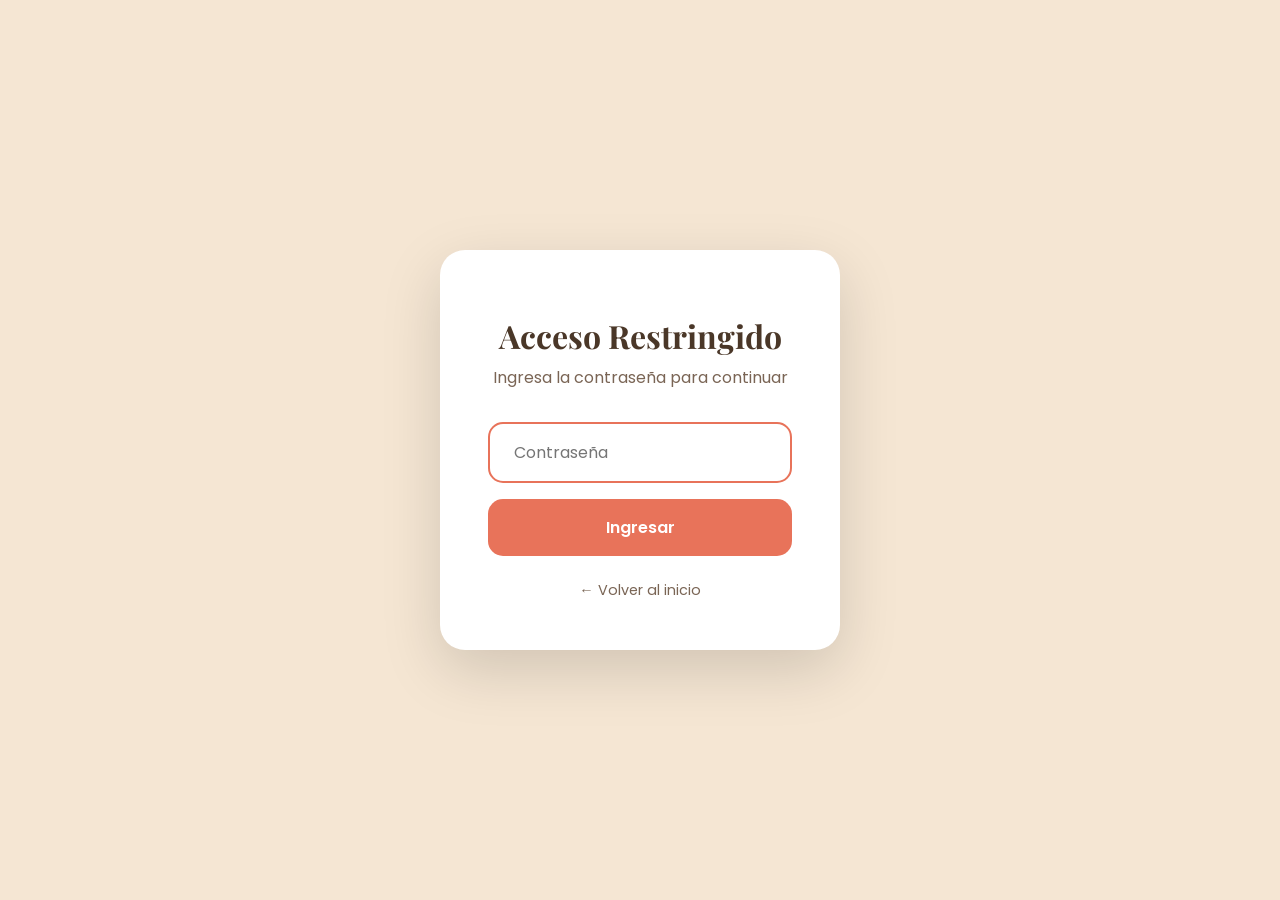
==== commit 9bc6268a: "fix: proteccion de paginas en el head para evitar flash de contenido" ====
--- a/amazon.html
+++ b/amazon.html
@@ -4,6 +4,11 @@
     <meta charset="UTF-8">
     <meta name="viewport" content="width=device-width, initial-scale=1.0">
     <title>Amazon Box - Jack in the Box</title>
+    <script>
+        if (!window.location.search.includes('auth=true')) {
+            window.location.href = 'login.html?redirect=amazon.html';
+        }
+    </script>
     <link rel="stylesheet" href="css/style.css">
     <link rel="stylesheet" href="css/page-styles.css">
     <link href="https://fonts.googleapis.com/css2?family=Playfair+Display:wght@400;700;900&family=Poppins:wght@300;400;500;600;700&display=swap" rel="stylesheet">
